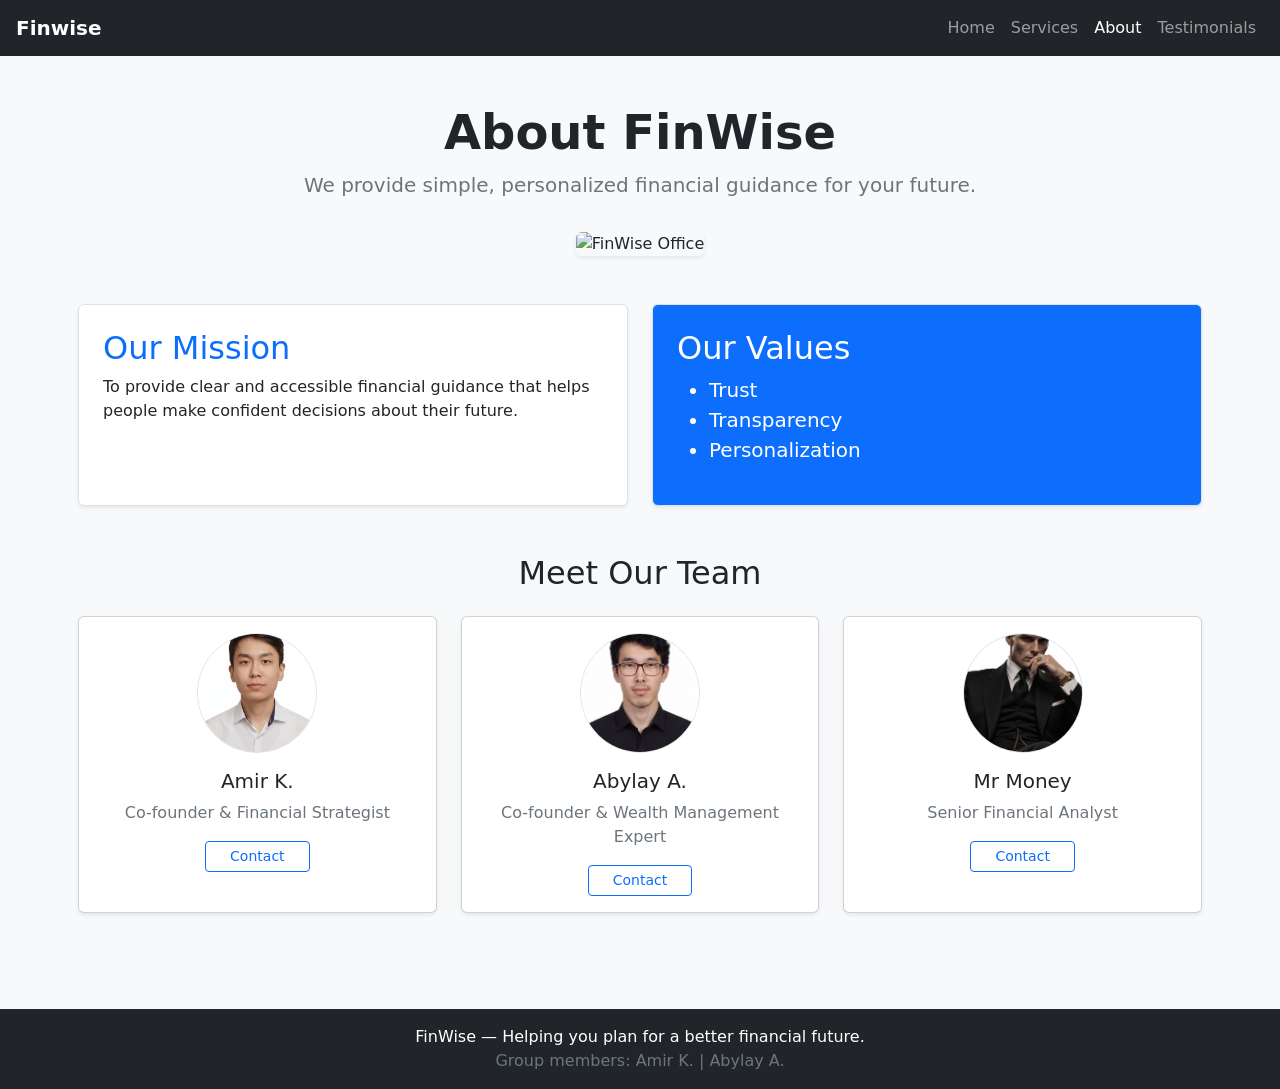
==== about.html @ 750c9ddd "Refactor about.html for Bootstrap and content updates Updated the About Us page with Bootstrap styli" ====
<!DOCTYPE html>
<html lang="en">
<head>
    <meta charset="UTF-8">
    <meta name="viewport" content="width=device-width, initial-scale=1">
    <title>About Us - Finwise</title>
    <link href="https://cdn.jsdelivr.net/npm/bootstrap@5.3.8/dist/css/bootstrap.min.css" rel="stylesheet">
</head>
<body class="bg-light">

<nav class="navbar navbar-expand-lg navbar-dark bg-dark px-3">
    <a class="navbar-brand fw-bold" href="index.html">Finwise</a>
    <button class="navbar-toggler" type="button" data-bs-toggle="collapse" data-bs-target="#nav">
        <span class="navbar-toggler-icon"></span>
    </button>
    <div class="collapse navbar-collapse" id="nav">
        <ul class="navbar-nav ms-auto">
            <li class="nav-item"><a class="nav-link" href="index.html">Home</a></li>
            <li class="nav-item"><a class="nav-link" href="services.html">Services</a></li>
            <li class="nav-item"><a class="nav-link active" href="about.html">About</a></li>
            <li class="nav-item"><a class="nav-link" href="testimonials.html">Testimonials</a></li>
        </ul>
    </div>
</nav>

<main class="container py-5 px-sm-2">
    <div class="text-center mb-5">
        <h1 class="fw-bold display-5">About FinWise</h1>
        <p class="lead text-secondary">We provide simple, personalized financial guidance for your future.</p>
        <img src="https://avatars.mds.yandex.net/i?id=8b817e88d62b2d9f1b4f4e6c6a44d81b0a93abeb-4809743-images-thumbs&n=13" class="img-fluid rounded shadow-sm mt-3" style="max-width: 700px;" alt="FinWise Office">
    </div>

    <section class="row g-4 mb-5">
        <div class="col-sm-12 col-md-6">
            <div class="bg-white border rounded p-4 h-100 shadow-sm">
                <h2 class="text-primary">Our Mission</h2>
                <p>To provide clear and accessible financial guidance that helps people make confident decisions about their future.</p>
            </div>
        </div>
        <div class="col-sm-12 col-md-6">
            <div class="bg-primary text-white border rounded p-4 h-100 shadow-sm">
                <h2>Our Values</h2>
                <ul class="fs-5">
                    <li>Trust</li>
                    <li>Transparency</li>
                    <li>Personalization</li>
                </ul>
            </div>
        </div>
    </section>

    <h2 class="text-center mb-4">Meet Our Team</h2>
    
    <section class="row g-4">
        <div class="col-sm-12 col-md-6 col-lg-4">
            <div class="card h-100 shadow-sm text-center">
                <div class="card-body">
                    <img src="images/Amir_K.jpg" class="rounded-circle mb-3 border" width="120" height="120" style="object-fit: cover;" alt="Amir K.">
                    <h5 class="card-title">Amir K.</h5>
                    <p class="card-text text-secondary">Co-founder & Financial Strategist</p>
                    <button class="btn btn-outline-primary btn-sm px-4">Contact</button>
                </div>
            </div>
        </div>

        <div class="col-sm-12 col-md-6 col-lg-4">
            <div class="card h-100 shadow-sm text-center">
                <div class="card-body">
                    <img src="images/Abylay_A.jpg" class="rounded-circle mb-3 border" width="120" height="120" style="object-fit: cover;" alt="Abylay A.">
                    <h5 class="card-title">Abylay A.</h5>
                    <p class="card-text text-secondary">Co-founder & Wealth Management Expert</p>
                    <button class="btn btn-outline-primary btn-sm px-4">Contact</button>
                </div>
            </div>
        </div>

        <div class="col-sm-12 col-md-6 col-lg-4">
            <div class="card h-100 shadow-sm text-center">
                <div class="card-body">
                    <img src="images/rich.png" class="rounded-circle mb-3 border" width="120" height="120" style="object-fit: cover;" alt="Mr Money">
                    <h5 class="card-title">Mr Money</h5>
                    <p class="card-text text-secondary">Senior Financial Analyst</p>
                    <button class="btn btn-outline-primary btn-sm px-4">Contact</button>
                </div>
            </div>
        </div>
    </section>
</main>

<footer class="bg-dark text-white text-center p-3 mt-5">
    <p class="mb-0">FinWise — Helping you plan for a better financial future.</p>
    <p class="mb-0 text-secondary">Group members: Amir K. | Abylay A.</p>
</footer>


<script src="https://cdn.jsdelivr.net/npm/bootstrap@5.3.8/dist/js/bootstrap.bundle.min.js"></script>
</body>
</html>
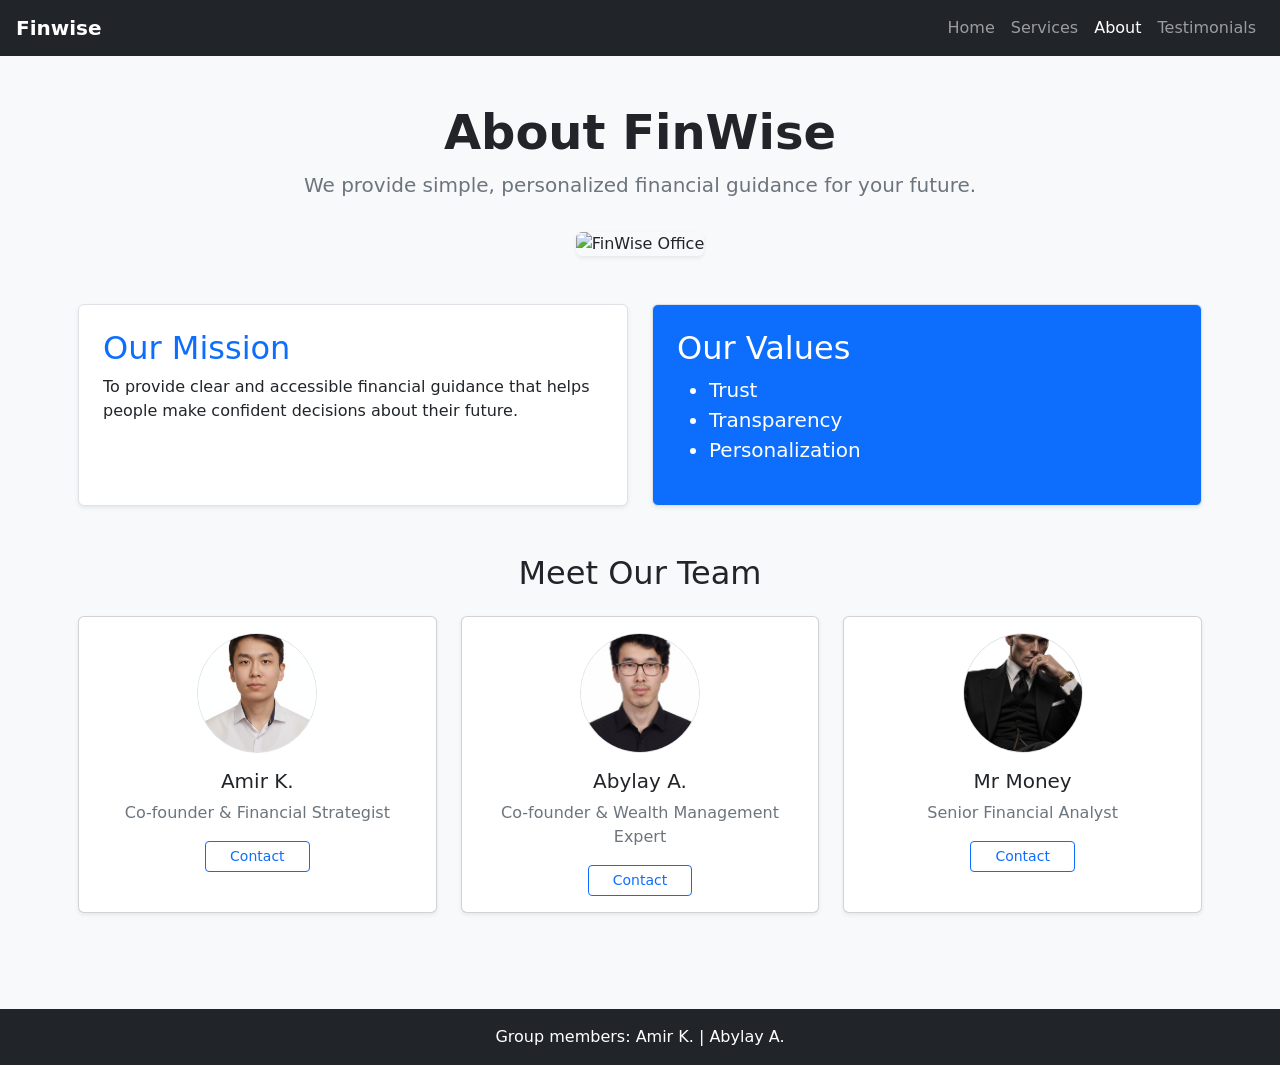
==== commit edc6065e: "Update about.html Removed the footer text about financial planning." ====
--- a/about.html
+++ b/about.html
@@ -88,8 +88,7 @@
 </main>
 
 <footer class="bg-dark text-white text-center p-3 mt-5">
-    <p class="mb-0">FinWise — Helping you plan for a better financial future.</p>
-    <p class="mb-0 text-secondary">Group members: Amir K. | Abylay A.</p>
+    <p class="mb-0">Group members: Amir K. | Abylay A.</p>
 </footer>
 
 
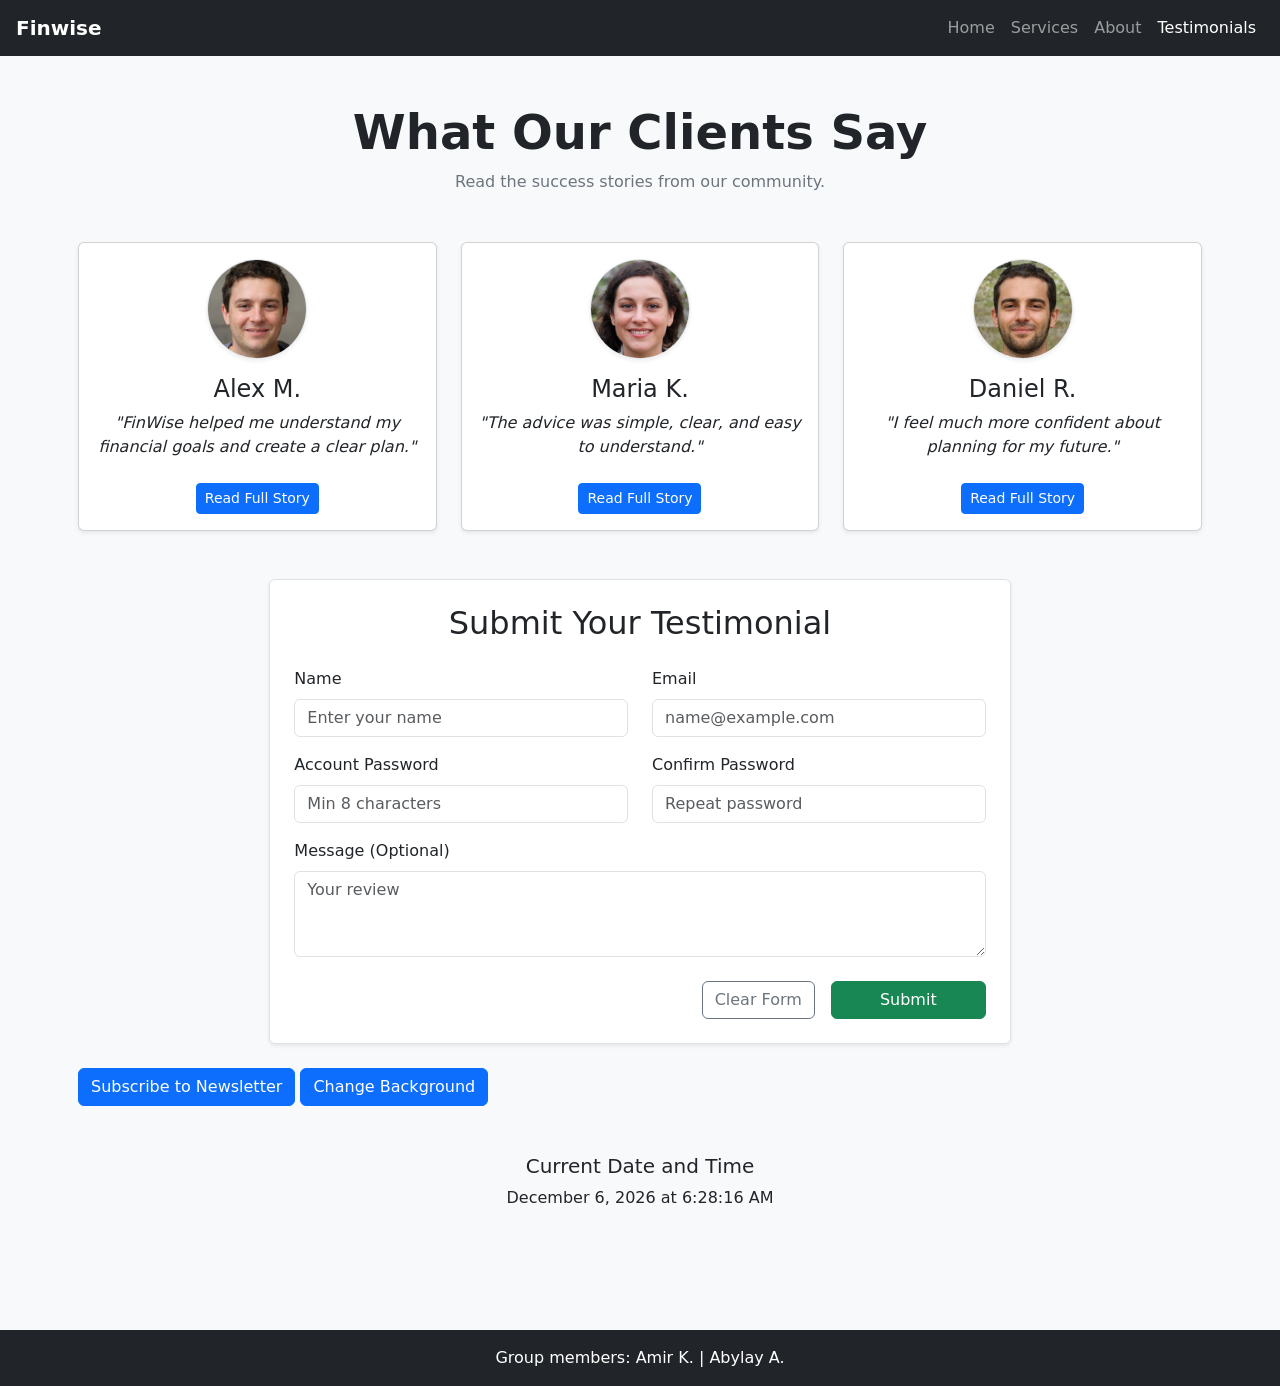
==== commit 52d990a1: "update" ====
--- a/about.html
+++ b/about.html
@@ -3,8 +3,29 @@
 <head>
     <meta charset="UTF-8">
     <meta name="viewport" content="width=device-width, initial-scale=1">
-    <title>About Us - Finwise</title>
+    <title>Testimonials - Finwise</title>
     <link href="https://cdn.jsdelivr.net/npm/bootstrap@5.3.8/dist/css/bootstrap.min.css" rel="stylesheet">
+    <style>
+        #popup {
+            display: none;
+            position: fixed;
+            inset: 0;
+            background: rgba(0, 0, 0, 0.5);
+            justify-content: center;
+            align-items: center;
+            z-index: 1000;
+        }
+        #popup.open {
+            display: flex;
+        }
+        #popup-content {
+            background: white;
+            padding: 30px;
+            border-radius: 10px;
+            width: 90%;
+            max-width: 400px;
+        }
+    </style>
 </head>
 <body class="bg-light">
 
@@ -17,48 +38,26 @@
         <ul class="navbar-nav ms-auto">
             <li class="nav-item"><a class="nav-link" href="index.html">Home</a></li>
             <li class="nav-item"><a class="nav-link" href="services.html">Services</a></li>
-            <li class="nav-item"><a class="nav-link active" href="about.html">About</a></li>
-            <li class="nav-item"><a class="nav-link" href="testimonials.html">Testimonials</a></li>
+            <li class="nav-item"><a class="nav-link" href="about.html">About</a></li>
+            <li class="nav-item"><a class="nav-link active" href="testimonials.html">Testimonials</a></li>
         </ul>
     </div>
 </nav>
 
 <main class="container py-5 px-sm-2">
-    <div class="text-center mb-5">
-        <h1 class="fw-bold display-5">About FinWise</h1>
-        <p class="lead text-secondary">We provide simple, personalized financial guidance for your future.</p>
-        <img src="https://avatars.mds.yandex.net/i?id=8b817e88d62b2d9f1b4f4e6c6a44d81b0a93abeb-4809743-images-thumbs&n=13" class="img-fluid rounded shadow-sm mt-3" style="max-width: 700px;" alt="FinWise Office">
-    </div>
+    <header class="text-center mb-5">
+        <h1 class="fw-bold display-5">What Our Clients Say</h1>
+        <p class="text-secondary">Read the success stories from our community.</p>
+    </header>
 
     <section class="row g-4 mb-5">
-        <div class="col-sm-12 col-md-6">
-            <div class="bg-white border rounded p-4 h-100 shadow-sm">
-                <h2 class="text-primary">Our Mission</h2>
-                <p>To provide clear and accessible financial guidance that helps people make confident decisions about their future.</p>
-            </div>
-        </div>
-        <div class="col-sm-12 col-md-6">
-            <div class="bg-primary text-white border rounded p-4 h-100 shadow-sm">
-                <h2>Our Values</h2>
-                <ul class="fs-5">
-                    <li>Trust</li>
-                    <li>Transparency</li>
-                    <li>Personalization</li>
-                </ul>
-            </div>
-        </div>
-    </section>
-
-    <h2 class="text-center mb-4">Meet Our Team</h2>
-    
-    <section class="row g-4">
         <div class="col-sm-12 col-md-6 col-lg-4">
             <div class="card h-100 shadow-sm text-center">
                 <div class="card-body">
-                    <img src="images/Amir_K.jpg" class="rounded-circle mb-3 border" width="120" height="120" style="object-fit: cover;" alt="Amir K.">
-                    <h5 class="card-title">Amir K.</h5>
-                    <p class="card-text text-secondary">Co-founder & Financial Strategist</p>
-                    <button class="btn btn-outline-primary btn-sm px-4">Contact</button>
+                    <img src="images/Alex.jpeg" class="rounded-circle mb-3 shadow-sm border" style="width: 100px; height: 100px; object-fit: cover;" alt="Alex M.">
+                    <h4 class="card-title">Alex M.</h4>
+                    <p class="card-text fst-italic">"FinWise helped me understand my financial goals and create a clear plan."</p>
+                    <button class="btn btn-primary btn-sm mt-2">Read Full Story</button>
                 </div>
             </div>
         </div>
@@ -66,10 +65,10 @@
         <div class="col-sm-12 col-md-6 col-lg-4">
             <div class="card h-100 shadow-sm text-center">
                 <div class="card-body">
-                    <img src="images/Abylay_A.jpg" class="rounded-circle mb-3 border" width="120" height="120" style="object-fit: cover;" alt="Abylay A.">
-                    <h5 class="card-title">Abylay A.</h5>
-                    <p class="card-text text-secondary">Co-founder & Wealth Management Expert</p>
-                    <button class="btn btn-outline-primary btn-sm px-4">Contact</button>
+                    <img src="images/Maria.jpeg" class="rounded-circle mb-3 shadow-sm border" style="width: 100px; height: 100px; object-fit: cover;" alt="Maria K.">
+                    <h4 class="card-title">Maria K.</h4>
+                    <p class="card-text fst-italic">"The advice was simple, clear, and easy to understand."</p>
+                    <button class="btn btn-primary btn-sm mt-2">Read Full Story</button>
                 </div>
             </div>
         </div>
@@ -77,21 +76,86 @@
         <div class="col-sm-12 col-md-6 col-lg-4">
             <div class="card h-100 shadow-sm text-center">
                 <div class="card-body">
-                    <img src="images/rich.png" class="rounded-circle mb-3 border" width="120" height="120" style="object-fit: cover;" alt="Mr Money">
-                    <h5 class="card-title">Mr Money</h5>
-                    <p class="card-text text-secondary">Senior Financial Analyst</p>
-                    <button class="btn btn-outline-primary btn-sm px-4">Contact</button>
+                    <img src="images/Daniel.jpeg" class="rounded-circle mb-3 shadow-sm border" style="width: 100px; height: 100px; object-fit: cover;" alt="Daniel R.">
+                    <h4 class="card-title">Daniel R.</h4>
+                    <p class="card-text fst-italic">"I feel much more confident about planning for my future."</p>
+                    <button class="btn btn-primary btn-sm mt-2">Read Full Story</button>
                 </div>
             </div>
         </div>
     </section>
+
+    <section class="row justify-content-center">
+        <div class="col-lg-8">
+            <form id="validationForm" class="bg-white border rounded shadow-sm p-4" novalidate>
+                <h2 class="mb-4 text-center">Submit Your Testimonial</h2>
+                
+                <div class="row">
+                    <div class="col-md-6 mb-3">
+                        <label for="name" class="form-label">Name</label>
+                        <input type="text" class="form-control" id="name" placeholder="Enter your name">
+                    </div>
+                    <div class="col-md-6 mb-3">
+                        <label for="email" class="form-label">Email</label>
+                        <input type="email" class="form-control" id="email" placeholder="name@example.com">
+                    </div>
+                </div>
+
+                <div class="row">
+                    <div class="col-md-6 mb-3">
+                        <label for="password" class="form-label">Account Password</label>
+                        <input type="password" class="form-control" id="password" placeholder="Min 8 characters">
+                    </div>
+                    <div class="col-md-6 mb-3">
+                        <label for="confirmPassword" class="form-label">Confirm Password</label>
+                        <input type="password" class="form-control" id="confirmPassword" placeholder="Repeat password">
+                    </div>
+                </div>
+
+                <div class="mb-4">
+                    <label for="message" class="form-label">Message (Optional)</label>
+                    <textarea class="form-control" id="message" rows="3" placeholder="Your review"></textarea>
+                </div>
+
+                <div class="d-grid gap-2 d-md-flex justify-content-md-end">
+                    <button type="reset" class="btn btn-outline-secondary me-md-2">Clear Form</button>
+                    <button type="submit" class="btn btn-success px-5">Submit</button>
+                </div>
+            </form>
+        </div>
+    </section>
+
+    <button id="subscribe-btn" class="btn btn-primary my-4">
+        Subscribe to Newsletter
+    </button>
+
+    <div id="popup">
+        <div id="popup-content">
+            <button id="close-btn" type="button">✕</button>
+            <h3>Subscribe to Newsletter</h3>
+
+            <form>
+                <input type="email" placeholder="Enter your email" required>
+                <button type="submit">Subscribe</button>
+            </form>
+        </div>
+    </div>
+
+    <button id="color-btn" class="btn btn-primary my-4">
+        Change Background
+    </button>
+   
+    <div class="text-center my-4">
+        <h5>Current Date and Time</h5>
+        <p id="datetime"></p>
+    </div>
 </main>
 
 <footer class="bg-dark text-white text-center p-3 mt-5">
     <p class="mb-0">Group members: Amir K. | Abylay A.</p>
 </footer>
 
-
 <script src="https://cdn.jsdelivr.net/npm/bootstrap@5.3.8/dist/js/bootstrap.bundle.min.js"></script>
+<script src="script.js"></script>
 </body>
 </html>
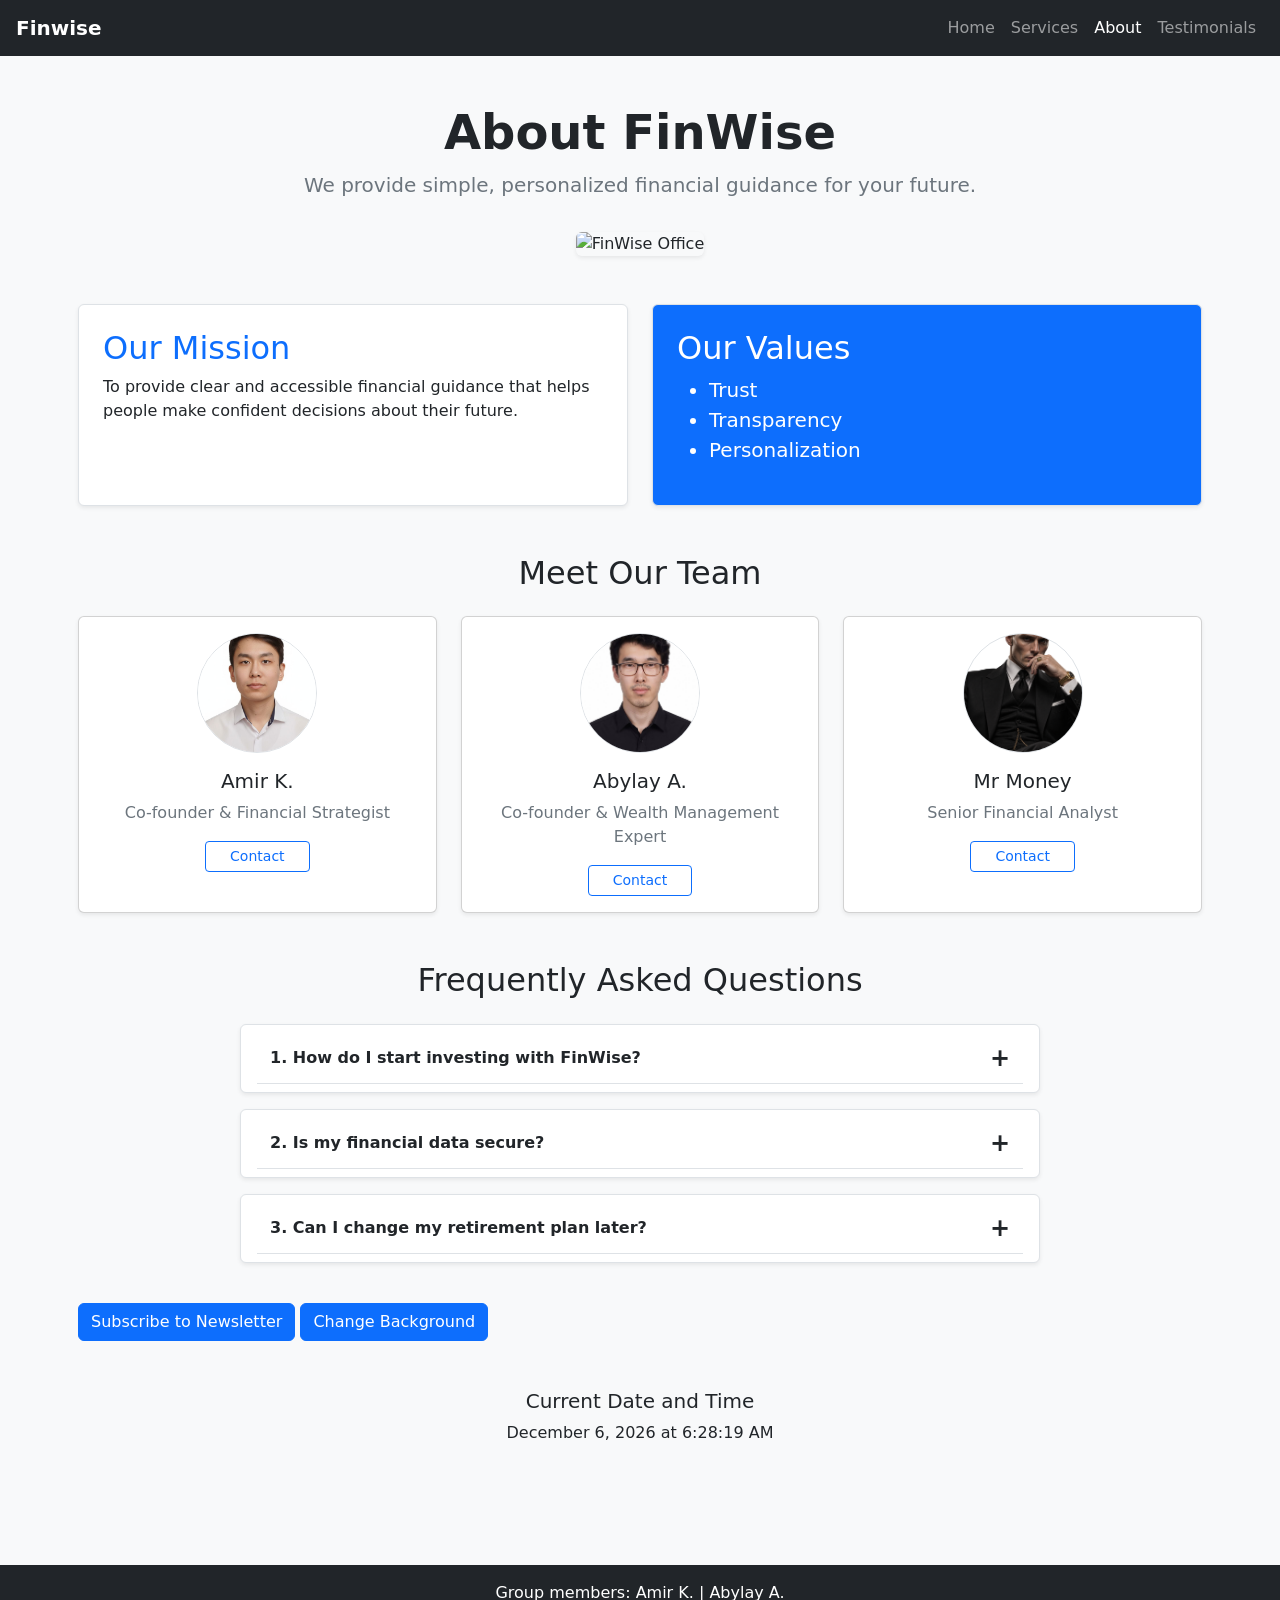
==== commit 7c84dd21: "Update Updated the title and content of the About Us page, added FAQ section, and modified team memb" ====
--- a/about.html
+++ b/about.html
@@ -3,9 +3,19 @@
 <head>
     <meta charset="UTF-8">
     <meta name="viewport" content="width=device-width, initial-scale=1">
-    <title>Testimonials - Finwise</title>
+    <title>About Us - Finwise</title>
     <link href="https://cdn.jsdelivr.net/npm/bootstrap@5.3.8/dist/css/bootstrap.min.css" rel="stylesheet">
     <style>
+        .faq-answer {
+            max-height: 0;
+            overflow: hidden;
+            transition: max-height 0.3s ease-out, padding 0.3s ease;
+        }
+        .faq-answer.open {
+            max-height: 200px;
+            padding-top: 10px;
+            padding-bottom: 10px;
+        }
         #popup {
             display: none;
             position: fixed;
@@ -38,26 +48,48 @@
         <ul class="navbar-nav ms-auto">
             <li class="nav-item"><a class="nav-link" href="index.html">Home</a></li>
             <li class="nav-item"><a class="nav-link" href="services.html">Services</a></li>
-            <li class="nav-item"><a class="nav-link" href="about.html">About</a></li>
-            <li class="nav-item"><a class="nav-link active" href="testimonials.html">Testimonials</a></li>
+            <li class="nav-item"><a class="nav-link active" href="about.html">About</a></li>
+            <li class="nav-item"><a class="nav-link" href="testimonials.html">Testimonials</a></li>
         </ul>
     </div>
 </nav>
 
 <main class="container py-5 px-sm-2">
-    <header class="text-center mb-5">
-        <h1 class="fw-bold display-5">What Our Clients Say</h1>
-        <p class="text-secondary">Read the success stories from our community.</p>
-    </header>
+    <div class="text-center mb-5">
+        <h1 class="fw-bold display-5">About FinWise</h1>
+        <p class="lead text-secondary">We provide simple, personalized financial guidance for your future.</p>
+        <img src="https://avatars.mds.yandex.net/i?id=8b817e88d62b2d9f1b4f4e6c6a44d81b0a93abeb-4809743-images-thumbs&n=13" class="img-fluid rounded shadow-sm mt-3" style="max-width: 700px; width: 100%;" alt="FinWise Office">
+    </div>
 
+    <section class="row g-4 mb-5">
+        <div class="col-sm-12 col-md-6">
+            <div class="bg-white border rounded p-4 h-100 shadow-sm">
+                <h2 class="text-primary">Our Mission</h2>
+                <p>To provide clear and accessible financial guidance that helps people make confident decisions about their future.</p>
+            </div>
+        </div>
+        <div class="col-sm-12 col-md-6">
+            <div class="bg-primary text-white border rounded p-4 h-100 shadow-sm">
+                <h2>Our Values</h2>
+                <ul class="fs-5">
+                    <li>Trust</li>
+                    <li>Transparency</li>
+                    <li>Personalization</li>
+                </ul>
+            </div>
+        </div>
+    </section>
+
+    <h2 class="text-center mb-4">Meet Our Team</h2>
+    
     <section class="row g-4 mb-5">
         <div class="col-sm-12 col-md-6 col-lg-4">
             <div class="card h-100 shadow-sm text-center">
                 <div class="card-body">
-                    <img src="images/Alex.jpeg" class="rounded-circle mb-3 shadow-sm border" style="width: 100px; height: 100px; object-fit: cover;" alt="Alex M.">
-                    <h4 class="card-title">Alex M.</h4>
-                    <p class="card-text fst-italic">"FinWise helped me understand my financial goals and create a clear plan."</p>
-                    <button class="btn btn-primary btn-sm mt-2">Read Full Story</button>
+                    <img src="images/Amir_K.jpg" class="rounded-circle mb-3 border" width="120" height="120" style="object-fit: cover;" alt="Amir K.">
+                    <h5 class="card-title">Amir K.</h5>
+                    <p class="card-text text-secondary">Co-founder & Financial Strategist</p>
+                    <button class="btn btn-outline-primary btn-sm px-4">Contact</button>
                 </div>
             </div>
         </div>
@@ -65,10 +97,10 @@
         <div class="col-sm-12 col-md-6 col-lg-4">
             <div class="card h-100 shadow-sm text-center">
                 <div class="card-body">
-                    <img src="images/Maria.jpeg" class="rounded-circle mb-3 shadow-sm border" style="width: 100px; height: 100px; object-fit: cover;" alt="Maria K.">
-                    <h4 class="card-title">Maria K.</h4>
-                    <p class="card-text fst-italic">"The advice was simple, clear, and easy to understand."</p>
-                    <button class="btn btn-primary btn-sm mt-2">Read Full Story</button>
+                    <img src="images/Abylay_A.jpg" class="rounded-circle mb-3 border" width="120" height="120" style="object-fit: cover;" alt="Abylay A.">
+                    <h5 class="card-title">Abylay A.</h5>
+                    <p class="card-text text-secondary">Co-founder & Wealth Management Expert</p>
+                    <button class="btn btn-outline-primary btn-sm px-4">Contact</button>
                 </div>
             </div>
         </div>
@@ -76,52 +108,47 @@
         <div class="col-sm-12 col-md-6 col-lg-4">
             <div class="card h-100 shadow-sm text-center">
                 <div class="card-body">
-                    <img src="images/Daniel.jpeg" class="rounded-circle mb-3 shadow-sm border" style="width: 100px; height: 100px; object-fit: cover;" alt="Daniel R.">
-                    <h4 class="card-title">Daniel R.</h4>
-                    <p class="card-text fst-italic">"I feel much more confident about planning for my future."</p>
-                    <button class="btn btn-primary btn-sm mt-2">Read Full Story</button>
+                    <img src="images/rich.png" class="rounded-circle mb-3 border" width="120" height="120" style="object-fit: cover;" alt="Mr Money">
+                    <h5 class="card-title">Mr Money</h5>
+                    <p class="card-text text-secondary">Senior Financial Analyst</p>
+                    <button class="btn btn-outline-primary btn-sm px-4">Contact</button>
                 </div>
             </div>
         </div>
     </section>
 
-    <section class="row justify-content-center">
-        <div class="col-lg-8">
-            <form id="validationForm" class="bg-white border rounded shadow-sm p-4" novalidate>
-                <h2 class="mb-4 text-center">Submit Your Testimonial</h2>
-                
-                <div class="row">
-                    <div class="col-md-6 mb-3">
-                        <label for="name" class="form-label">Name</label>
-                        <input type="text" class="form-control" id="name" placeholder="Enter your name">
-                    </div>
-                    <div class="col-md-6 mb-3">
-                        <label for="email" class="form-label">Email</label>
-                        <input type="email" class="form-control" id="email" placeholder="name@example.com">
-                    </div>
+    <section class="mt-5">
+        <h2 class="text-center mb-4">Frequently Asked Questions</h2>
+        <div class="mx-auto" style="max-width: 800px;">
+            <div class="bg-white border rounded shadow-sm mb-3 px-3 py-2">
+                <button class="faq-question btn w-100 text-start fw-bold d-flex justify-content-between align-items-center">
+                    <span>1. How do I start investing with FinWise?</span>
+                    <span class="faq-icon fs-4">+</span>
+                </button>
+                <div class="faq-answer text-secondary border-top">
+                    You can start by choosing a service plan on our Services page and booking a consultation with our financial strategists.
                 </div>
+            </div>
 
-                <div class="row">
-                    <div class="col-md-6 mb-3">
-                        <label for="password" class="form-label">Account Password</label>
-                        <input type="password" class="form-control" id="password" placeholder="Min 8 characters">
-                    </div>
-                    <div class="col-md-6 mb-3">
-                        <label for="confirmPassword" class="form-label">Confirm Password</label>
-                        <input type="password" class="form-control" id="confirmPassword" placeholder="Repeat password">
-                    </div>
+            <div class="bg-white border rounded shadow-sm mb-3 px-3 py-2">
+                <button class="faq-question btn w-100 text-start fw-bold d-flex justify-content-between align-items-center">
+                    <span>2. Is my financial data secure?</span>
+                    <span class="faq-icon fs-4">+</span>
+                </button>
+                <div class="faq-answer text-secondary border-top">
+                    Yes, we follow strict security protocols and complete transparency to protect all client portfolios and personal information.
                 </div>
+            </div>
 
-                <div class="mb-4">
-                    <label for="message" class="form-label">Message (Optional)</label>
-                    <textarea class="form-control" id="message" rows="3" placeholder="Your review"></textarea>
+            <div class="bg-white border rounded shadow-sm mb-3 px-3 py-2">
+                <button class="faq-question btn w-100 text-start fw-bold d-flex justify-content-between align-items-center">
+                    <span>3. Can I change my retirement plan later?</span>
+                    <span class="faq-icon fs-4">+</span>
+                </button>
+                <div class="faq-answer text-secondary border-top">
+                    Absolutely! Our plans are fully personalized and can be adjusted anytime as your financial goals evolve.
                 </div>
-
-                <div class="d-grid gap-2 d-md-flex justify-content-md-end">
-                    <button type="reset" class="btn btn-outline-secondary me-md-2">Clear Form</button>
-                    <button type="submit" class="btn btn-success px-5">Submit</button>
-                </div>
-            </form>
+            </div>
         </div>
     </section>
 
@@ -149,6 +176,7 @@
         <h5>Current Date and Time</h5>
         <p id="datetime"></p>
     </div>
+
 </main>
 
 <footer class="bg-dark text-white text-center p-3 mt-5">
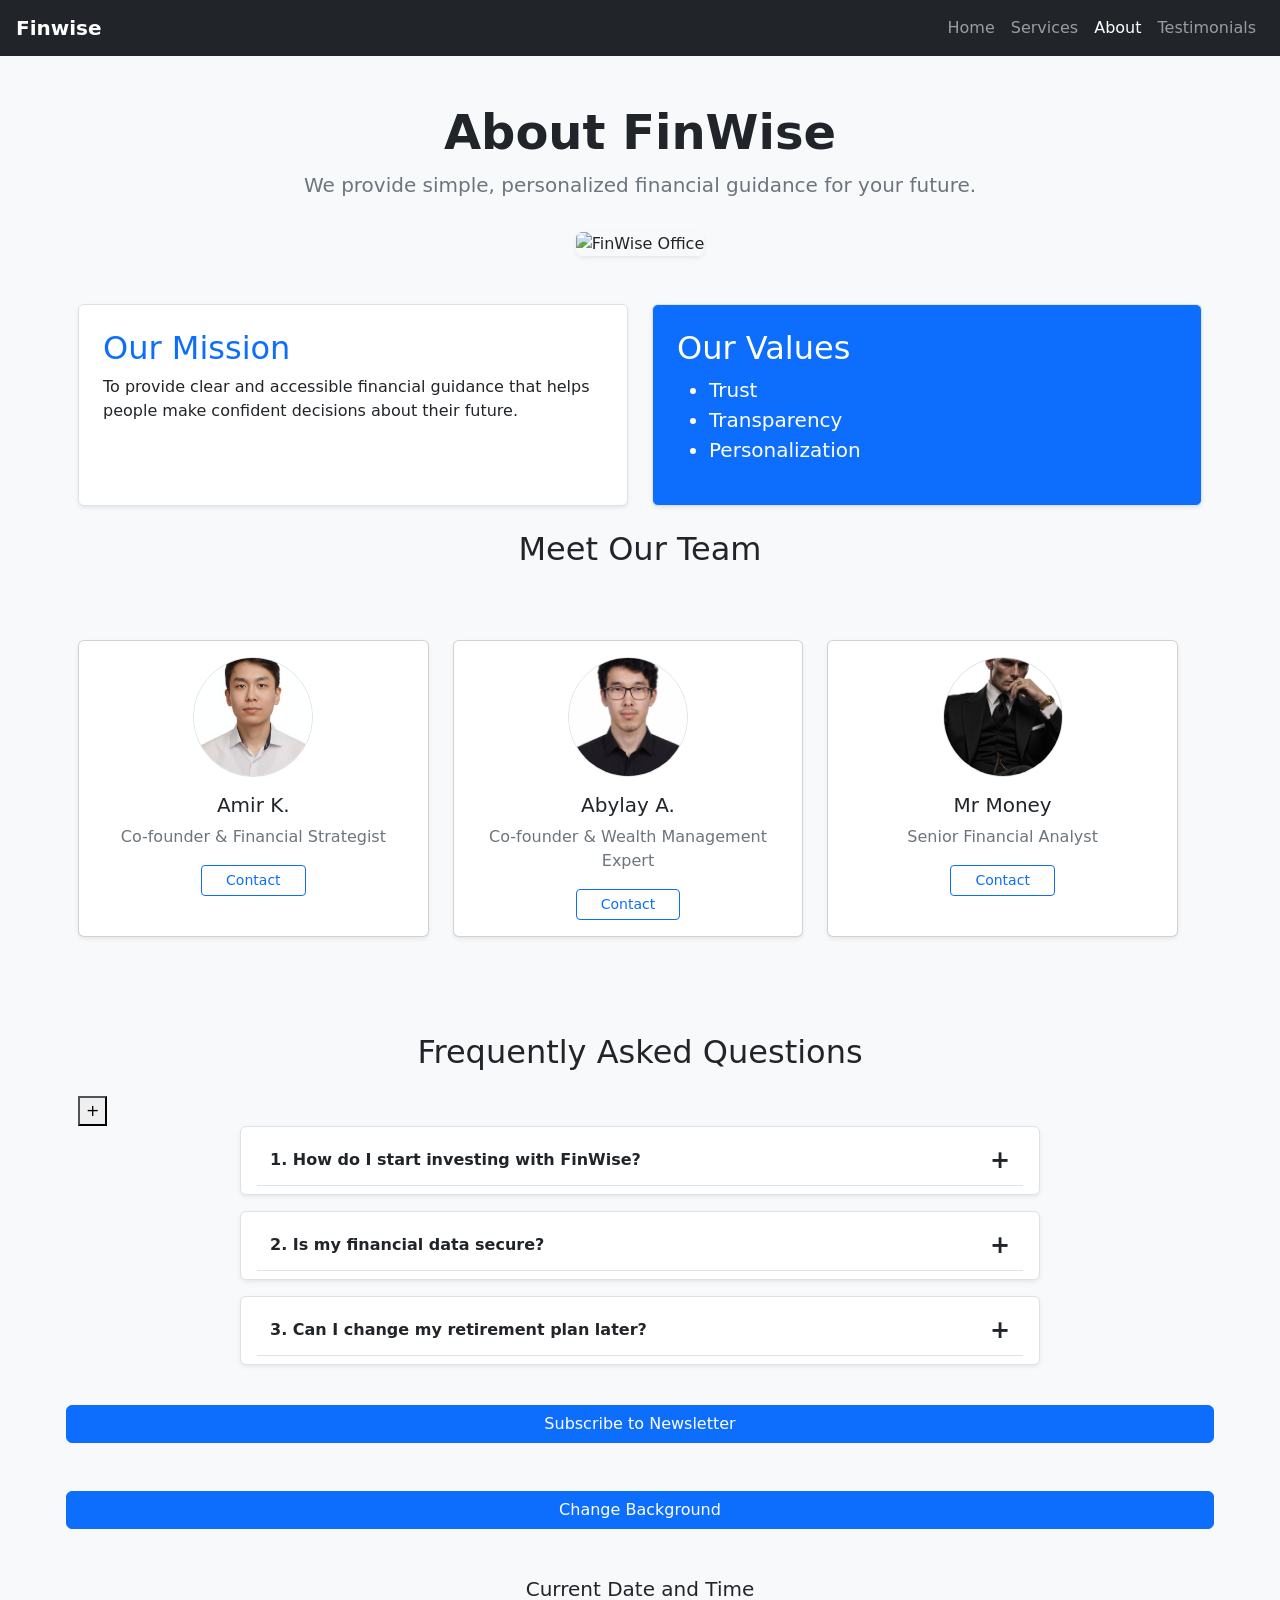
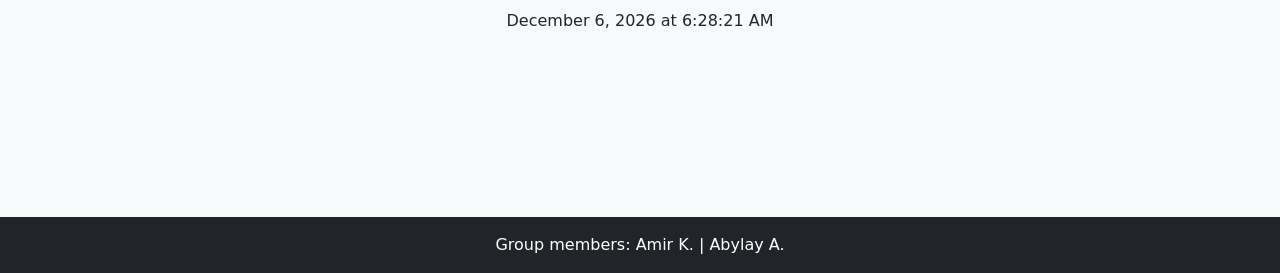
==== commit 1e6c4cb4: "assignment 5" ====
--- a/about.html
+++ b/about.html
@@ -78,7 +78,8 @@
                 </ul>
             </div>
         </div>
-    </section>
+    </se
+    ction>
 
     <h2 class="text-center mb-4">Meet Our Team</h2>
     
@@ -119,6 +120,7 @@
 
     <section class="mt-5">
         <h2 class="text-center mb-4">Frequently Asked Questions</h2>
+        <button id="toggle-all">+</button>
         <div class="mx-auto" style="max-width: 800px;">
             <div class="bg-white border rounded shadow-sm mb-3 px-3 py-2">
                 <button class="faq-question btn w-100 text-start fw-bold d-flex justify-content-between align-items-center">
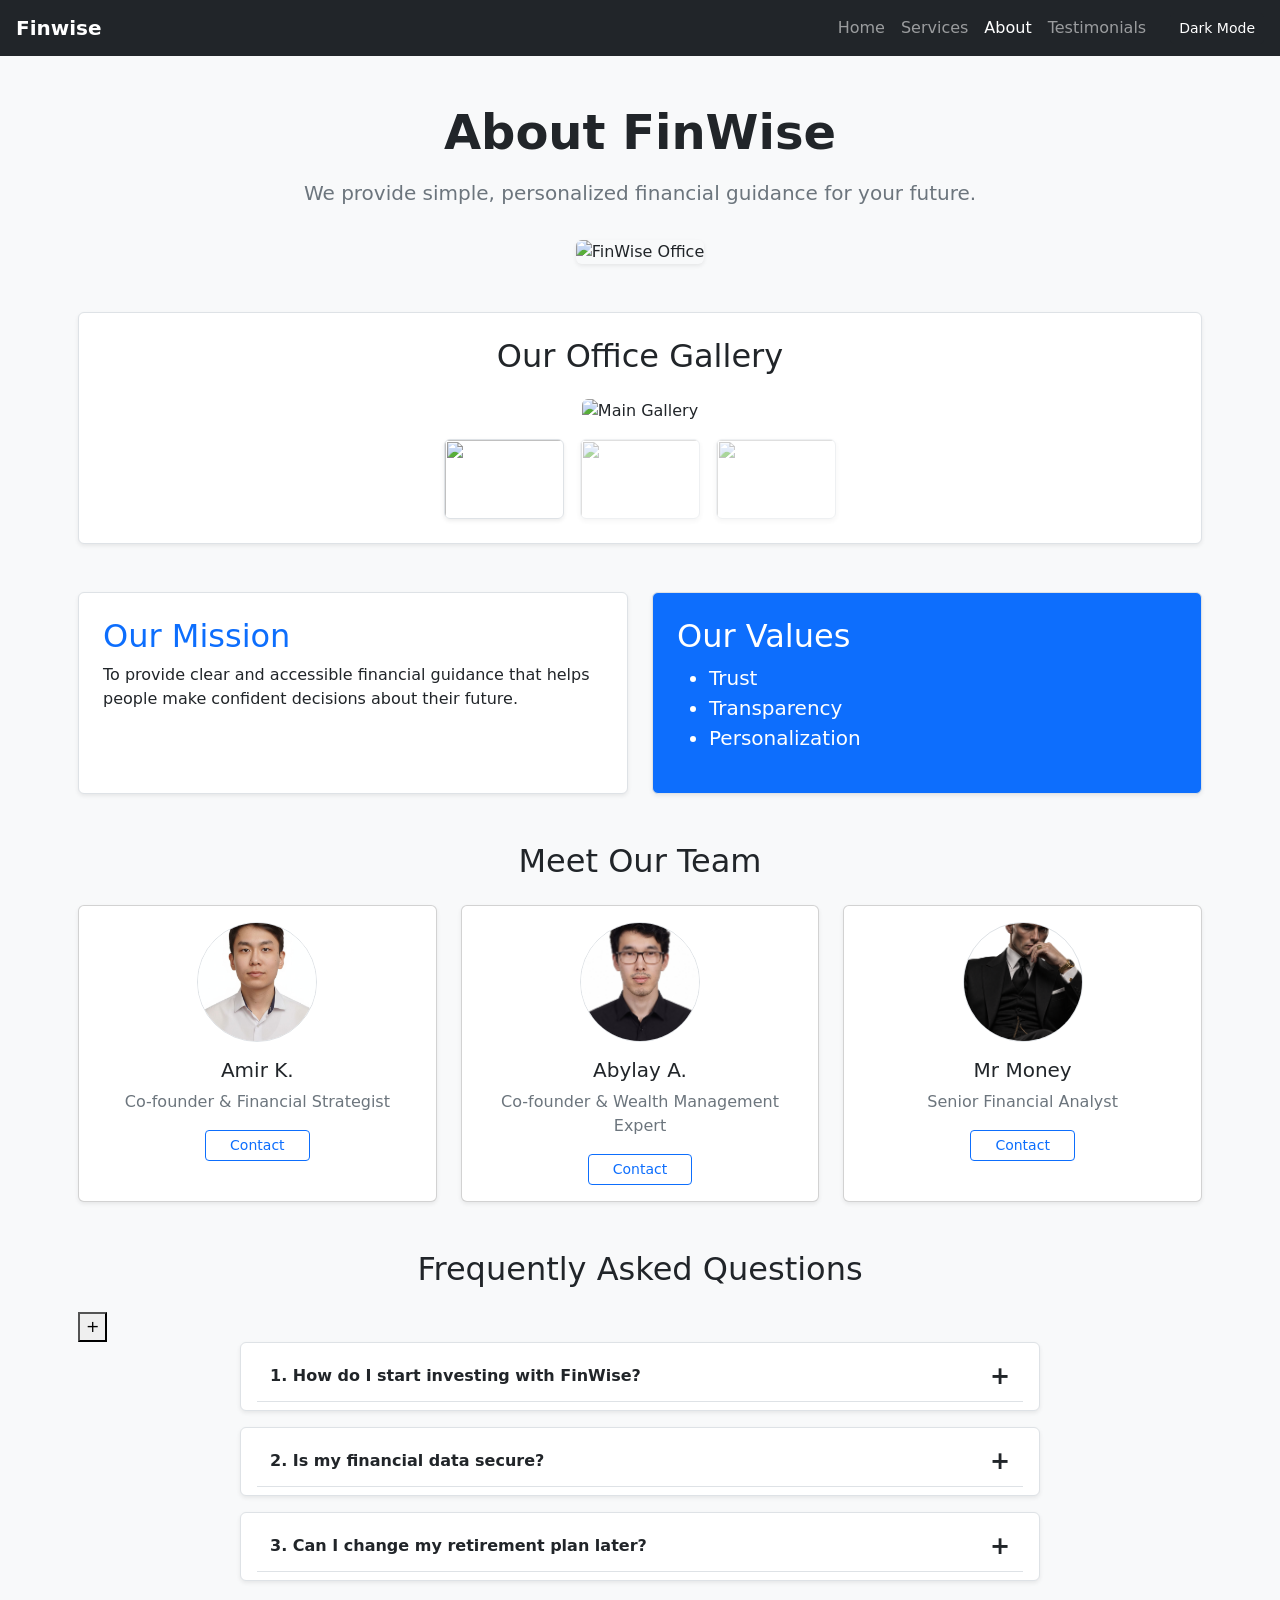
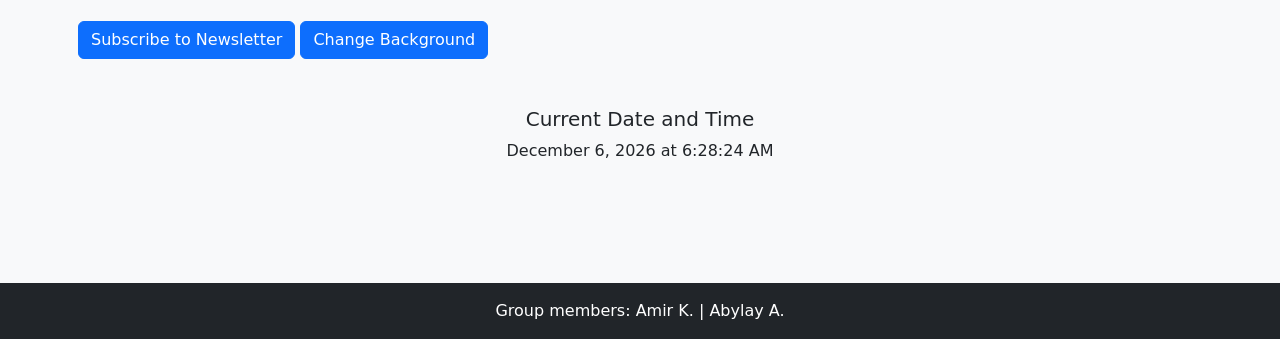
==== commit 3e64dbe4: "Assignment 5" ====
--- a/about.html
+++ b/about.html
@@ -35,6 +35,10 @@
             width: 90%;
             max-width: 400px;
         }
+        body { transition: background-color 0.4s ease, color 0.4s ease; }
+        body.dark-mode { background-color: #121212 !important; color: #f8f9fa !important; }
+        body.dark-mode .bg-white, body.dark-mode .card, body.dark-mode #popup-content { background-color: #1e1e1e !important; color: #f8f9fa !important; border-color: #333 !important; }
+        body.dark-mode .text-primary { color: #66b2ff !important; }
     </style>
 </head>
 <body class="bg-light">
@@ -45,21 +49,35 @@
         <span class="navbar-toggler-icon"></span>
     </button>
     <div class="collapse navbar-collapse" id="nav">
-        <ul class="navbar-nav ms-auto">
+        <ul id="links" class="navbar-nav ms-auto">
             <li class="nav-item"><a class="nav-link" href="index.html">Home</a></li>
             <li class="nav-item"><a class="nav-link" href="services.html">Services</a></li>
             <li class="nav-item"><a class="nav-link active" href="about.html">About</a></li>
             <li class="nav-item"><a class="nav-link" href="testimonials.html">Testimonials</a></li>
         </ul>
+        <button id="theme-toggle" class="btn btn-dark btn-sm ms-3">Dark Mode</button>
     </div>
 </nav>
 
 <main class="container py-5 px-sm-2">
     <div class="text-center mb-5">
         <h1 class="fw-bold display-5">About FinWise</h1>
-        <p class="lead text-secondary">We provide simple, personalized financial guidance for your future.</p>
+        <h3 id="dynamic-greeting" class="text-primary mt-2"></h3>
+        <p class="lead text-secondary mt-3">We provide simple, personalized financial guidance for your future.</p>
         <img src="https://avatars.mds.yandex.net/i?id=8b817e88d62b2d9f1b4f4e6c6a44d81b0a93abeb-4809743-images-thumbs&n=13" class="img-fluid rounded shadow-sm mt-3" style="max-width: 700px; width: 100%;" alt="FinWise Office">
     </div>
+
+    <section class="mt-5 mb-5 p-4 border rounded bg-white shadow-sm">
+        <h2 class="text-center mb-4">Our Office Gallery</h2>
+        <div class="text-center">
+            <img id="main-gallery-image" src="https://picsum.photos/800/400?30" class="img-fluid rounded mb-3" style="height: 350px; width: 100%; object-fit: cover; transition: 0.3s;" alt="Main Gallery">
+            <div class="d-flex justify-content-center gap-3">
+                <img src="https://picsum.photos/800/400?30" class="thumbnail border rounded shadow-sm" style="width: 120px; height: 80px; object-fit: cover; cursor: pointer; opacity: 1;">
+                <img src="https://picsum.photos/800/400?31" class="thumbnail border rounded shadow-sm" style="width: 120px; height: 80px; object-fit: cover; cursor: pointer; opacity: 0.5;">
+                <img src="https://picsum.photos/800/400?32" class="thumbnail border rounded shadow-sm" style="width: 120px; height: 80px; object-fit: cover; cursor: pointer; opacity: 0.5;">
+            </div>
+        </div>
+    </section>
 
     <section class="row g-4 mb-5">
         <div class="col-sm-12 col-md-6">
@@ -78,8 +96,7 @@
                 </ul>
             </div>
         </div>
-    </se
-    ction>
+    </section>
 
     <h2 class="text-center mb-4">Meet Our Team</h2>
     
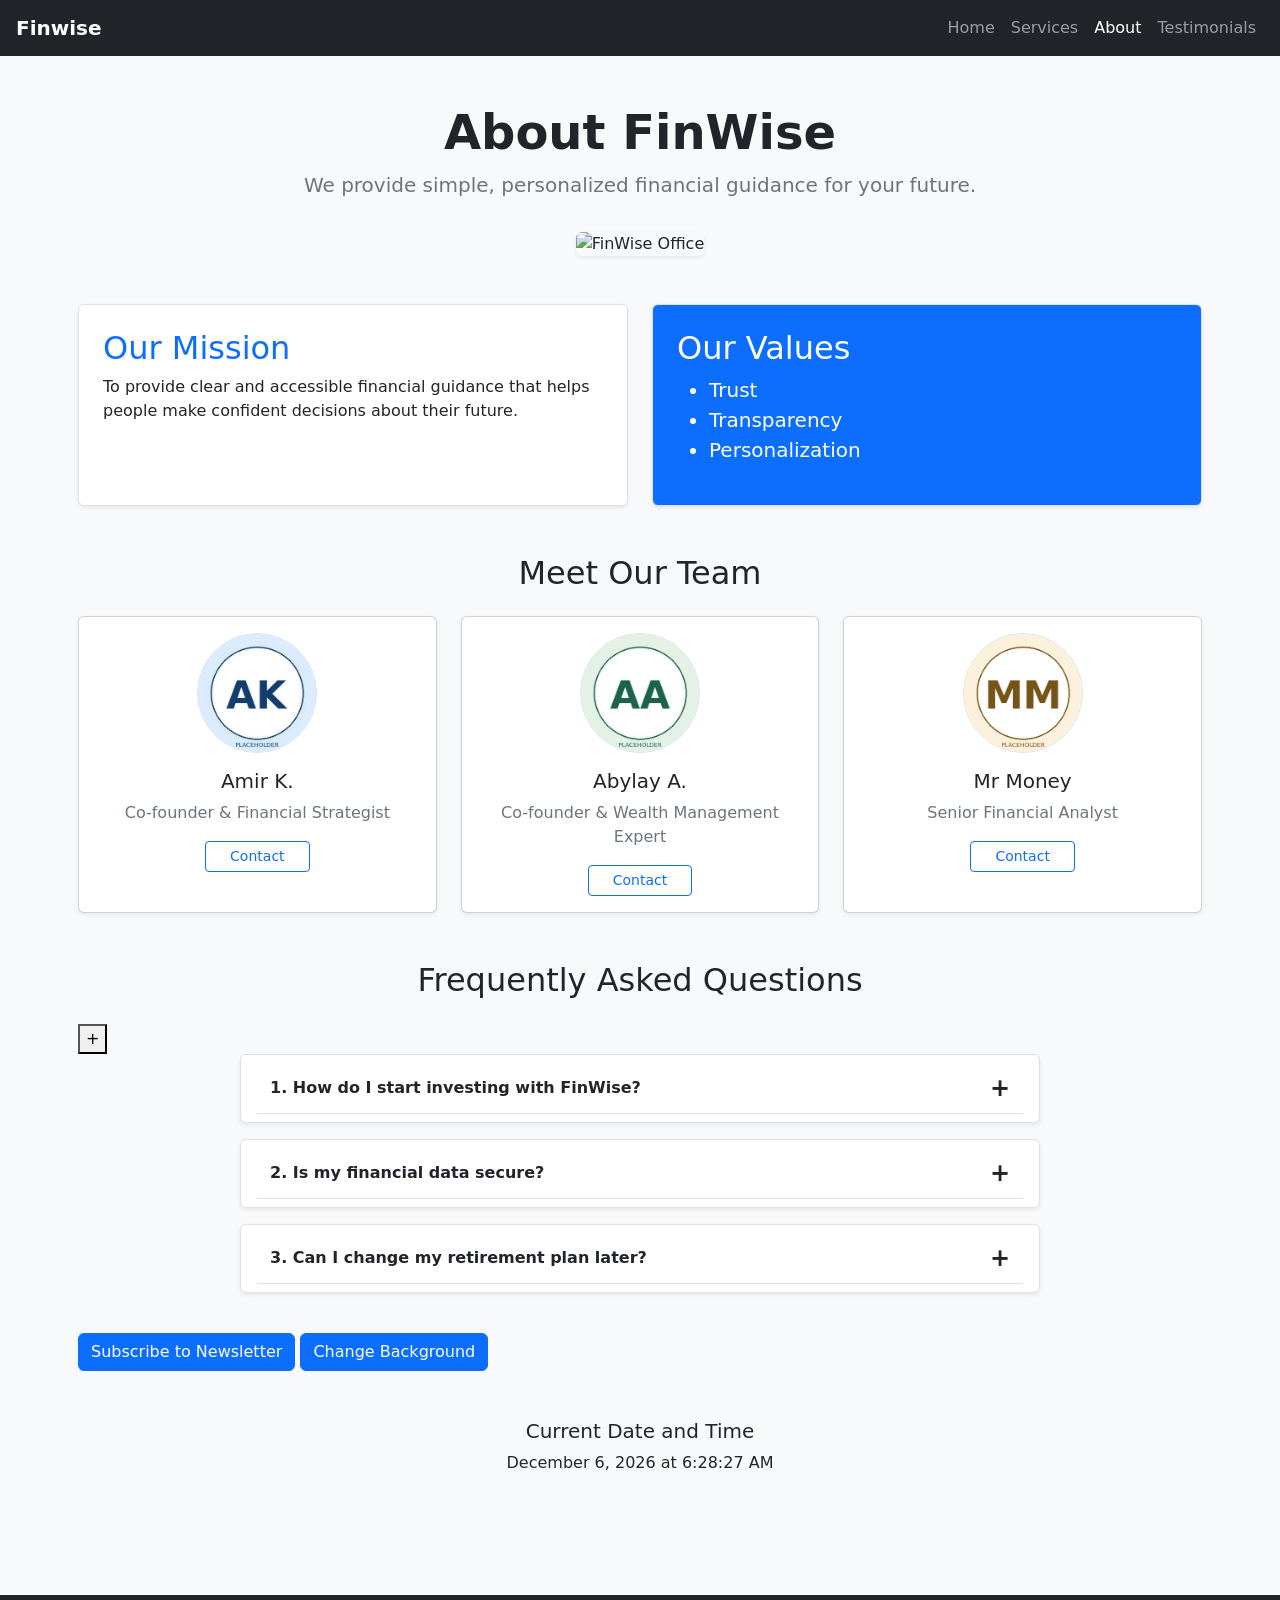
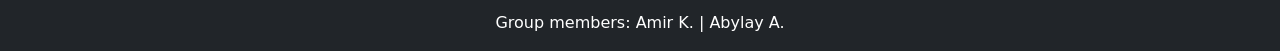
==== commit fb10ce58: "done" ====
--- a/about.html
+++ b/about.html
@@ -35,11 +35,9 @@
             width: 90%;
             max-width: 400px;
         }
-        body { transition: background-color 0.4s ease, color 0.4s ease; }
-        body.dark-mode { background-color: #121212 !important; color: #f8f9fa !important; }
-        body.dark-mode .bg-white, body.dark-mode .card, body.dark-mode #popup-content { background-color: #1e1e1e !important; color: #f8f9fa !important; border-color: #333 !important; }
-        body.dark-mode .text-primary { color: #66b2ff !important; }
     </style>
+    <link rel="stylesheet" href="assignment6.css">
+    <script src="https://code.jquery.com/jquery-4.0.0.min.js"></script>
 </head>
 <body class="bg-light">
 
@@ -49,35 +47,21 @@
         <span class="navbar-toggler-icon"></span>
     </button>
     <div class="collapse navbar-collapse" id="nav">
-        <ul id="links" class="navbar-nav ms-auto">
+        <ul class="navbar-nav ms-auto">
             <li class="nav-item"><a class="nav-link" href="index.html">Home</a></li>
             <li class="nav-item"><a class="nav-link" href="services.html">Services</a></li>
             <li class="nav-item"><a class="nav-link active" href="about.html">About</a></li>
             <li class="nav-item"><a class="nav-link" href="testimonials.html">Testimonials</a></li>
         </ul>
-        <button id="theme-toggle" class="btn btn-dark btn-sm ms-3">Dark Mode</button>
     </div>
 </nav>
 
 <main class="container py-5 px-sm-2">
     <div class="text-center mb-5">
         <h1 class="fw-bold display-5">About FinWise</h1>
-        <h3 id="dynamic-greeting" class="text-primary mt-2"></h3>
-        <p class="lead text-secondary mt-3">We provide simple, personalized financial guidance for your future.</p>
+        <p class="lead text-secondary">We provide simple, personalized financial guidance for your future.</p>
         <img src="https://avatars.mds.yandex.net/i?id=8b817e88d62b2d9f1b4f4e6c6a44d81b0a93abeb-4809743-images-thumbs&n=13" class="img-fluid rounded shadow-sm mt-3" style="max-width: 700px; width: 100%;" alt="FinWise Office">
     </div>
-
-    <section class="mt-5 mb-5 p-4 border rounded bg-white shadow-sm">
-        <h2 class="text-center mb-4">Our Office Gallery</h2>
-        <div class="text-center">
-            <img id="main-gallery-image" src="https://picsum.photos/800/400?30" class="img-fluid rounded mb-3" style="height: 350px; width: 100%; object-fit: cover; transition: 0.3s;" alt="Main Gallery">
-            <div class="d-flex justify-content-center gap-3">
-                <img src="https://picsum.photos/800/400?30" class="thumbnail border rounded shadow-sm" style="width: 120px; height: 80px; object-fit: cover; cursor: pointer; opacity: 1;">
-                <img src="https://picsum.photos/800/400?31" class="thumbnail border rounded shadow-sm" style="width: 120px; height: 80px; object-fit: cover; cursor: pointer; opacity: 0.5;">
-                <img src="https://picsum.photos/800/400?32" class="thumbnail border rounded shadow-sm" style="width: 120px; height: 80px; object-fit: cover; cursor: pointer; opacity: 0.5;">
-            </div>
-        </div>
-    </section>
 
     <section class="row g-4 mb-5">
         <div class="col-sm-12 col-md-6">
@@ -204,5 +188,6 @@
 
 <script src="https://cdn.jsdelivr.net/npm/bootstrap@5.3.8/dist/js/bootstrap.bundle.min.js"></script>
 <script src="script.js"></script>
+<script src="assignment6.js"></script>
 </body>
 </html>
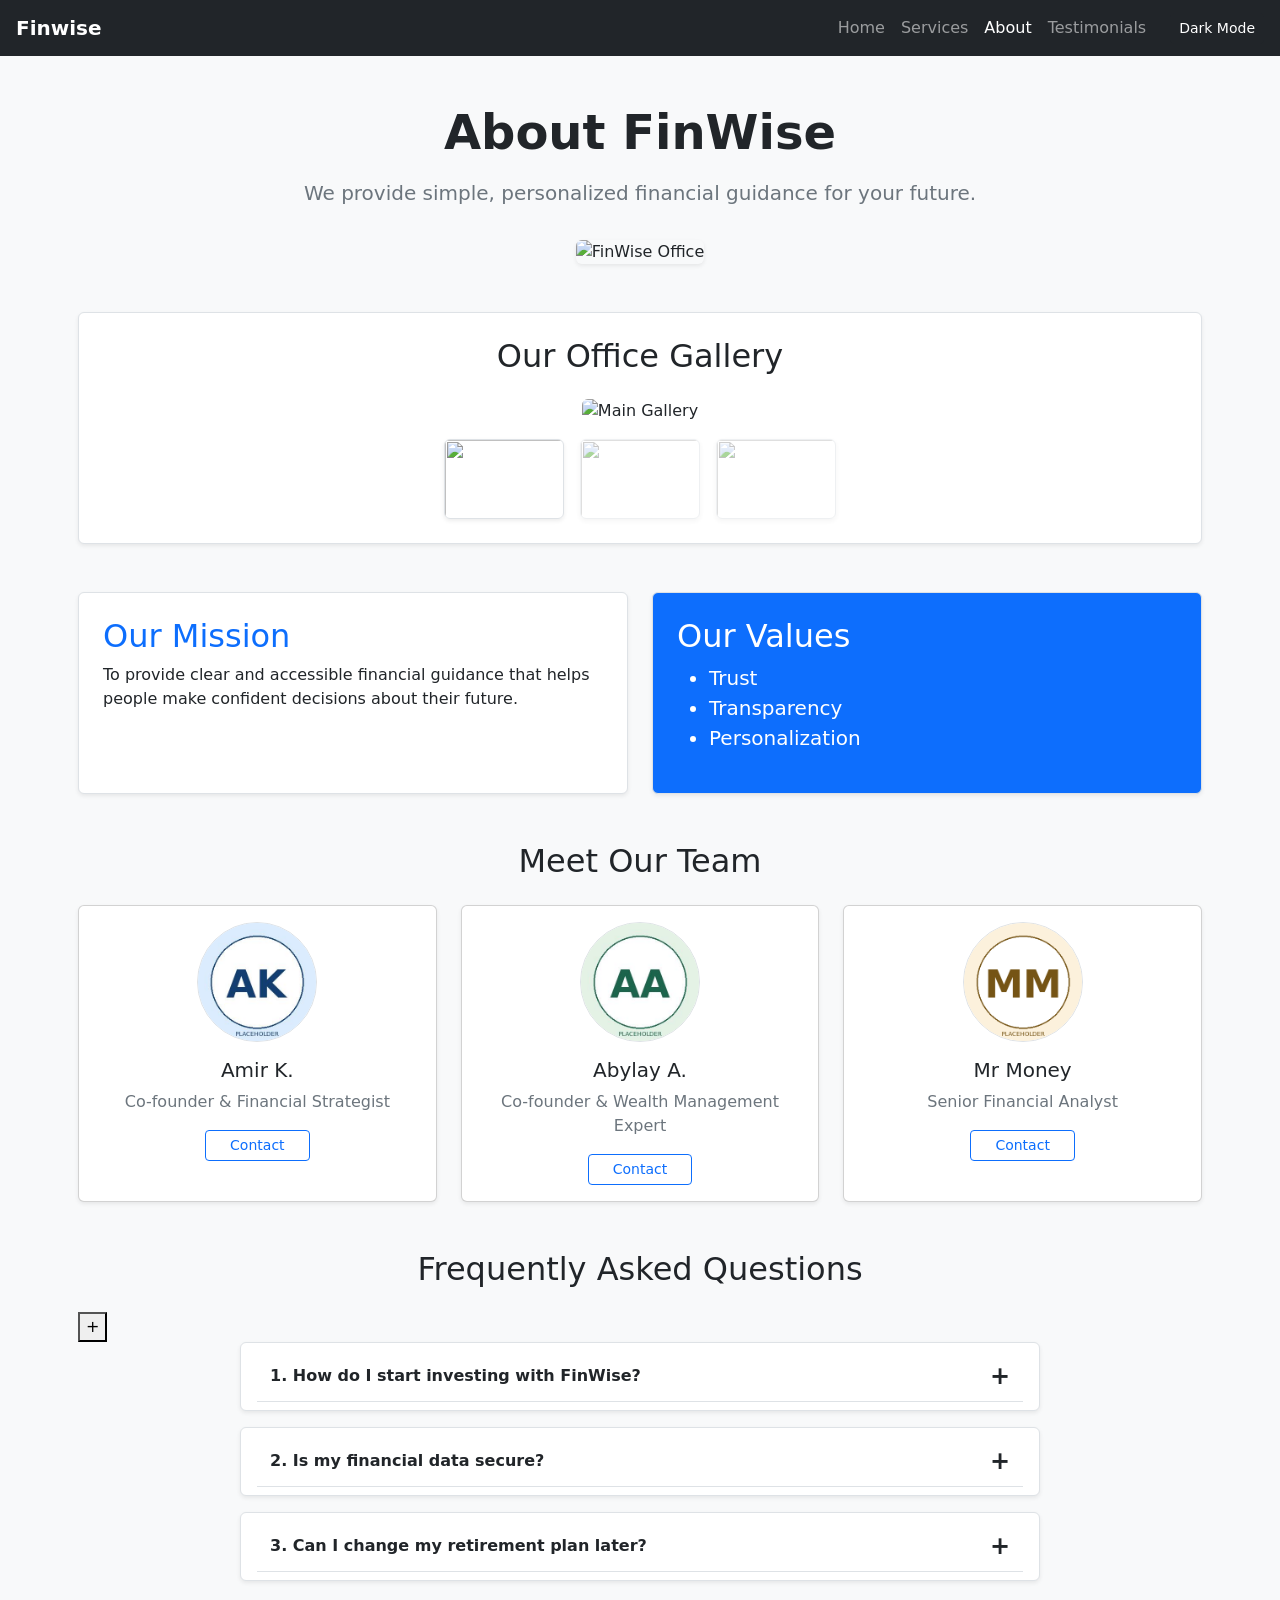
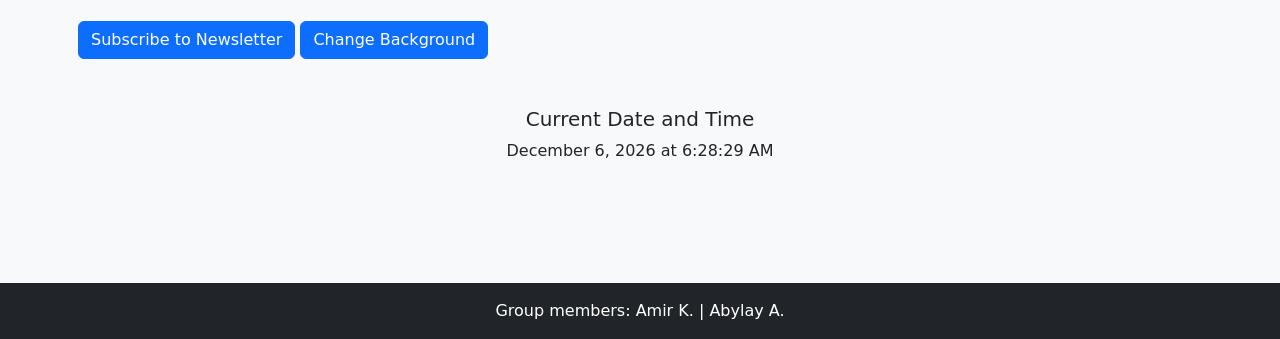
==== commit ce29148a: "done" ====
--- a/about.html
+++ b/about.html
@@ -35,6 +35,10 @@
             width: 90%;
             max-width: 400px;
         }
+        body { transition: background-color 0.4s ease, color 0.4s ease; }
+        body.dark-mode { background-color: #121212 !important; color: #f8f9fa !important; }
+        body.dark-mode .bg-white, body.dark-mode .card, body.dark-mode #popup-content { background-color: #1e1e1e !important; color: #f8f9fa !important; border-color: #333 !important; }
+        body.dark-mode .text-primary { color: #66b2ff !important; }
     </style>
     <link rel="stylesheet" href="assignment6.css">
     <script src="https://code.jquery.com/jquery-4.0.0.min.js"></script>
@@ -47,21 +51,35 @@
         <span class="navbar-toggler-icon"></span>
     </button>
     <div class="collapse navbar-collapse" id="nav">
-        <ul class="navbar-nav ms-auto">
+        <ul id="links" class="navbar-nav ms-auto">
             <li class="nav-item"><a class="nav-link" href="index.html">Home</a></li>
             <li class="nav-item"><a class="nav-link" href="services.html">Services</a></li>
             <li class="nav-item"><a class="nav-link active" href="about.html">About</a></li>
             <li class="nav-item"><a class="nav-link" href="testimonials.html">Testimonials</a></li>
         </ul>
+        <button id="theme-toggle" class="btn btn-dark btn-sm ms-3">Dark Mode</button>
     </div>
 </nav>
 
 <main class="container py-5 px-sm-2">
     <div class="text-center mb-5">
         <h1 class="fw-bold display-5">About FinWise</h1>
-        <p class="lead text-secondary">We provide simple, personalized financial guidance for your future.</p>
+        <h3 id="dynamic-greeting" class="text-primary mt-2"></h3>
+        <p class="lead text-secondary mt-3">We provide simple, personalized financial guidance for your future.</p>
         <img src="https://avatars.mds.yandex.net/i?id=8b817e88d62b2d9f1b4f4e6c6a44d81b0a93abeb-4809743-images-thumbs&n=13" class="img-fluid rounded shadow-sm mt-3" style="max-width: 700px; width: 100%;" alt="FinWise Office">
     </div>
+
+    <section class="mt-5 mb-5 p-4 border rounded bg-white shadow-sm">
+        <h2 class="text-center mb-4">Our Office Gallery</h2>
+        <div class="text-center">
+            <img id="main-gallery-image" src="https://picsum.photos/800/400?30" class="img-fluid rounded mb-3" style="height: 350px; width: 100%; object-fit: cover; transition: 0.3s;" alt="Main Gallery">
+            <div class="d-flex justify-content-center gap-3">
+                <img src="https://picsum.photos/800/400?30" class="thumbnail border rounded shadow-sm" style="width: 120px; height: 80px; object-fit: cover; cursor: pointer; opacity: 1;">
+                <img src="https://picsum.photos/800/400?31" class="thumbnail border rounded shadow-sm" style="width: 120px; height: 80px; object-fit: cover; cursor: pointer; opacity: 0.5;">
+                <img src="https://picsum.photos/800/400?32" class="thumbnail border rounded shadow-sm" style="width: 120px; height: 80px; object-fit: cover; cursor: pointer; opacity: 0.5;">
+            </div>
+        </div>
+    </section>
 
     <section class="row g-4 mb-5">
         <div class="col-sm-12 col-md-6">
--- a/assignment6.css
+++ b/assignment6.css
@@ -0,0 +1,128 @@
+#fw-scroll-progress {
+    position: fixed;
+    top: 0;
+    left: 0;
+    height: 6px;
+    width: 0;
+    background: linear-gradient(90deg, #00c9a7, #0d6efd, #b66dff, #ff8c42);
+    box-shadow: 0 2px 10px rgb(13 110 253 / 28%);
+    z-index: 9999;
+    pointer-events: none;
+    transition: width 80ms linear;
+}
+
+.fw-search-box {
+    max-width: 760px;
+    margin: 0 auto;
+    border: 1px solid #d7e3fa;
+    border-radius: 14px;
+    padding: 22px;
+    background: #f6faff;
+    box-shadow: 0 4px 16px rgb(30 70 120 / 7%);
+}
+.fw-search-relative { position: relative; }
+.fw-search-box input { padding: 12px 14px; }
+.fw-suggestions {
+    display: none;
+    position: absolute;
+    top: calc(100% + 4px);
+    left: 0;
+    right: 0;
+    background: #fff;
+    border: 1px solid #d6e2f5;
+    border-radius: 8px;
+    box-shadow: 0 10px 25px rgb(0 0 0 / 12%);
+    overflow: hidden;
+    z-index: 20;
+}
+.fw-suggestion {
+    display: block;
+    width: 100%;
+    padding: 11px 14px;
+    border: 0;
+    background: white;
+    text-align: left;
+    cursor: pointer;
+}
+.fw-suggestion:hover, .fw-suggestion.fw-selected {
+    background: #e8f2ff;
+}
+mark.fw-highlight {
+    background: #ffe066;
+    color: #152336;
+    border-radius: 3px;
+    padding: 0 2px;
+}
+
+.fw-stats {
+    display: grid;
+    grid-template-columns: repeat(3, minmax(0, 1fr));
+    gap: 15px;
+}
+.fw-stat {
+    text-align: center;
+    padding: 18px 10px;
+    border: 1px solid #d8e5ff;
+    background: linear-gradient(135deg, #eef6ff, #f5efff);
+    border-radius: 12px;
+}
+.fw-count {
+    display: block;
+    font-size: clamp(1.8rem, 4vw, 3rem);
+    line-height: 1.2;
+    font-weight: 800;
+    color: #0a58ca;
+}
+.fw-stat span { color: #4a596c; font-size: .92rem; }
+
+.fw-toast-stack {
+    position: fixed;
+    top: 25px;
+    right: 18px;
+    display: flex;
+    flex-direction: column;
+    gap: 8px;
+    width: min(360px, calc(100% - 36px));
+    z-index: 10000;
+    pointer-events: none;
+}
+.fw-toast {
+    color: white;
+    background: #176c4e;
+    border-radius: 10px;
+    box-shadow: 0 8px 24px rgb(0 0 0 / 20%);
+    padding: 13px 16px;
+    font-weight: 500;
+}
+.fw-toast-error { background: #ba3030; }
+
+.fw-copy-area {
+    display: flex;
+    flex-wrap: wrap;
+    justify-content: center;
+    align-items: center;
+    gap: 10px;
+}
+.fw-copy-area code {
+    padding: 9px 12px;
+    border-radius: 6px;
+    background: #eef3fa;
+    color: #1d3f76;
+}
+.fw-copy-status { min-width: 90px; color: #176c4e; font-size: .9rem; }
+
+#cards img[data-src], #cards img[src] {
+    height: 200px;
+    object-fit: cover;
+    background: #e8eef9;
+}
+#carousel .carousel-item img {
+    width: 100%;
+    height: clamp(240px, 43vw, 490px);
+    object-fit: cover;
+    background: linear-gradient(135deg, #c9dcf7, #e8e4fa);
+}
+@media (max-width: 520px) {
+    .fw-stats { grid-template-columns: 1fr; }
+    .fw-search-box { padding: 14px; }
+}
